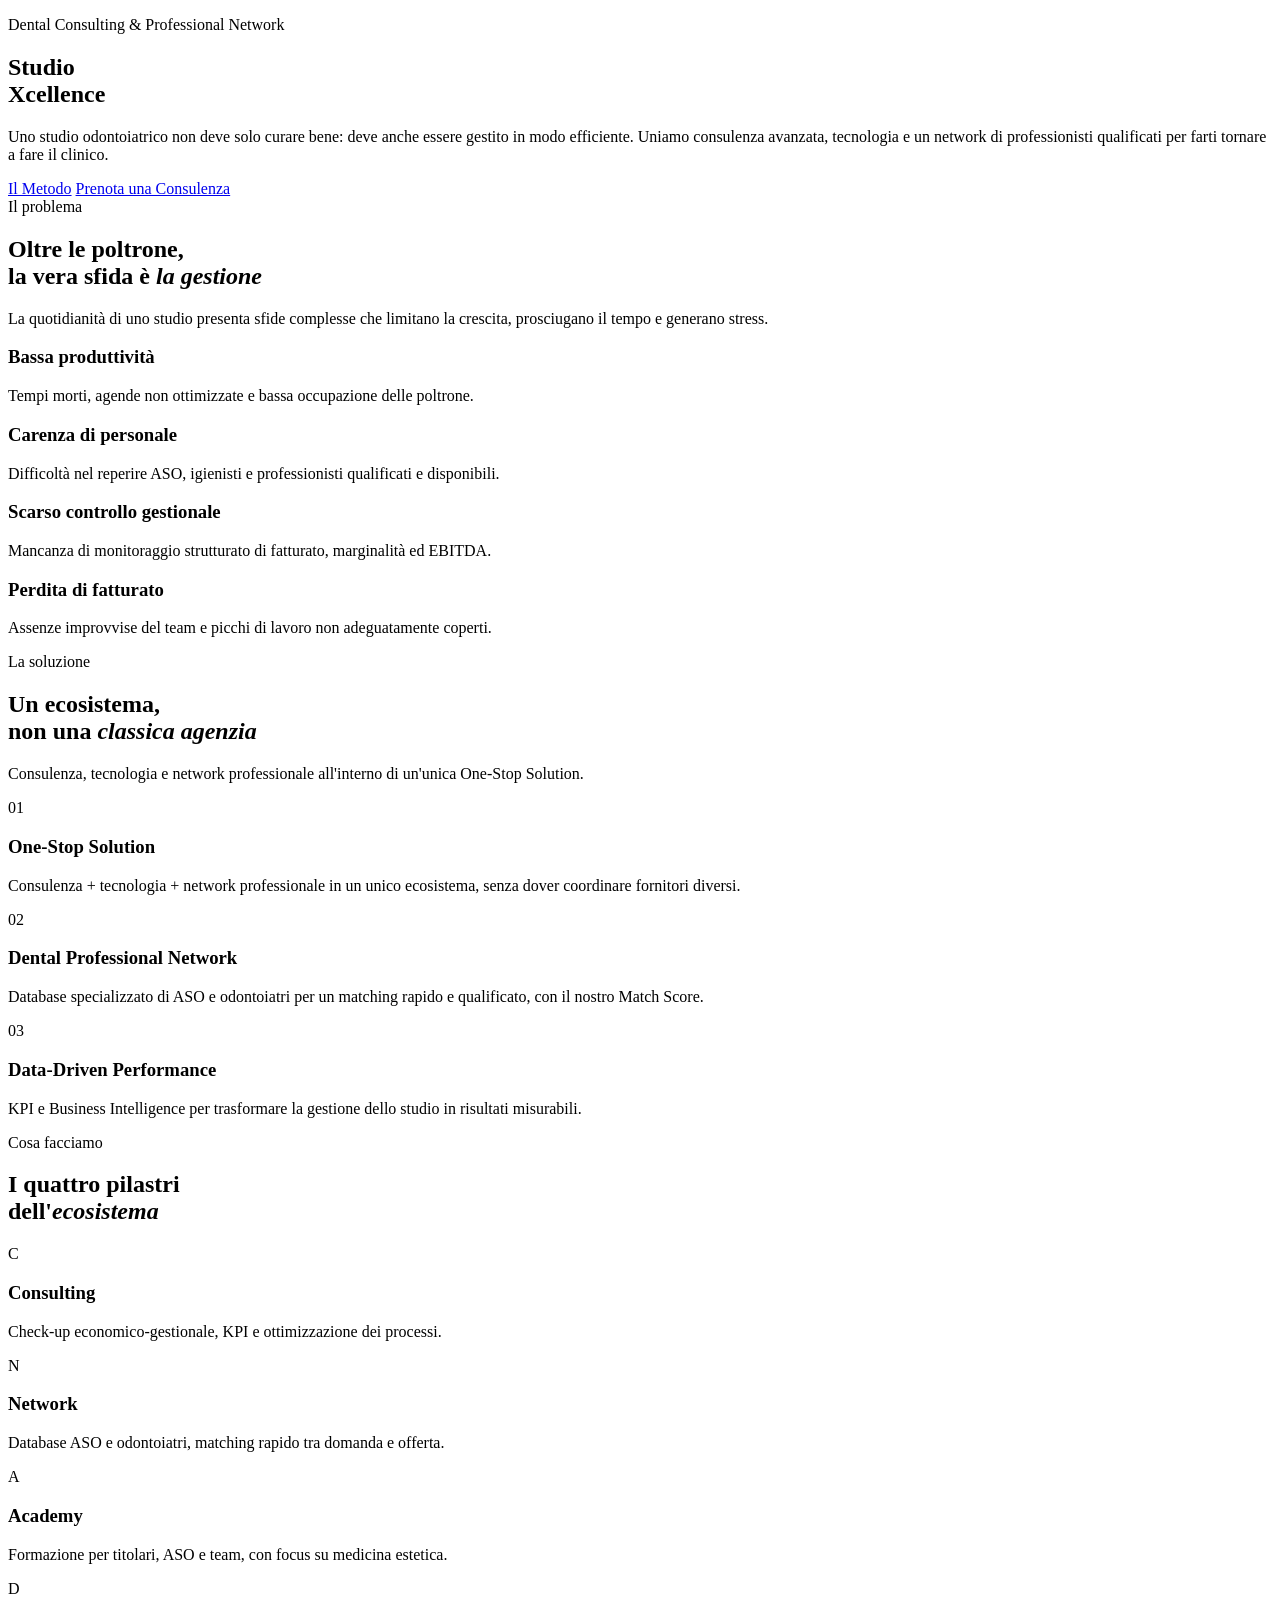
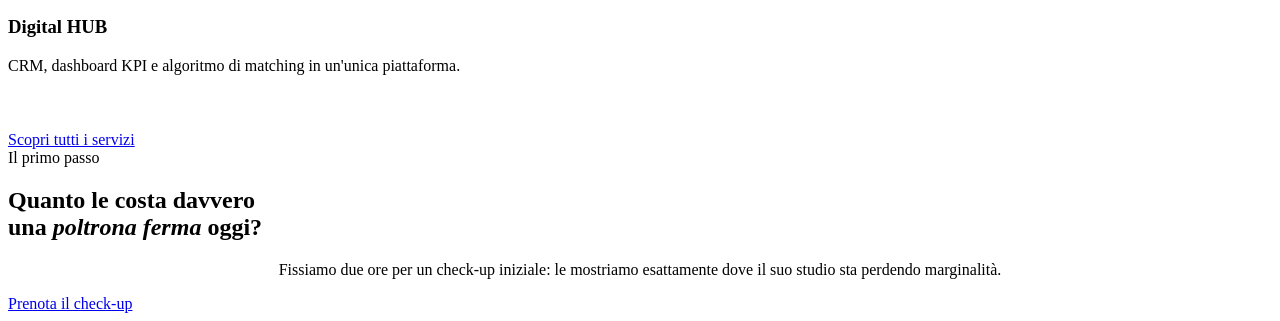
==== index.html @ 8a6b2408 "Add files via upload" ====
<!DOCTYPE html>
<html lang="it">
<head>
  <meta charset="UTF-8">
  <meta name="viewport" content="width=device-width, initial-scale=1.0">
  <title>Studio Xcellence — Dental Consulting & Professional Network</title>
  <meta name="description" content="Consulenza gestionale, network professionale e formazione per studi odontoiatrici. Studio Xcellence trasforma la gestione della tua clinica.">
  <link rel="icon" type="image/svg+xml" href="assets/images/logo.svg">
  <link rel="stylesheet" href="assets/css/style.css">
</head>
<body data-page="home">
  <div class="grain"></div>

  <div data-include="partials/header.html"></div>

  <main>

    <!-- HERO -->
    <section class="hero">
      <div class="container hero-inner">
        <p class="hero-kicker">Dental Consulting &amp; Professional Network</p>
        <h1>Studio<br><span>Xcellence</span></h1>
        <p class="hero-desc">Uno studio odontoiatrico non deve solo curare bene: deve anche essere gestito in modo efficiente. Uniamo consulenza avanzata, tecnologia e un network di professionisti qualificati per farti tornare a fare il clinico.</p>
        <div class="hero-actions">
          <a href="metodo.html" class="btn btn-primary" data-transition-link>Il Metodo</a>
          <a href="contatti.html" class="btn btn-outline" data-transition-link>Prenota una Consulenza</a>
        </div>
      </div>
    </section>

    <!-- IL PROBLEMA -->
    <section class="pad-section on-light">
      <div class="container">
        <span class="eyebrow">Il problema</span>
        <h2 class="section-title">Oltre le poltrone,<br>la vera sfida è <em>la gestione</em></h2>
        <p class="section-lead">La quotidianità di uno studio presenta sfide complesse che limitano la crescita, prosciugano il tempo e generano stress.</p>

        <div class="grid grid-4 reveal">
          <div class="problem-card">
            <h3>Bassa produttività</h3>
            <p>Tempi morti, agende non ottimizzate e bassa occupazione delle poltrone.</p>
          </div>
          <div class="problem-card">
            <h3>Carenza di personale</h3>
            <p>Difficoltà nel reperire ASO, igienisti e professionisti qualificati e disponibili.</p>
          </div>
          <div class="problem-card">
            <h3>Scarso controllo gestionale</h3>
            <p>Mancanza di monitoraggio strutturato di fatturato, marginalità ed EBITDA.</p>
          </div>
          <div class="problem-card">
            <h3>Perdita di fatturato</h3>
            <p>Assenze improvvise del team e picchi di lavoro non adeguatamente coperti.</p>
          </div>
        </div>
      </div>
    </section>

    <!-- LA SOLUZIONE / VANTAGGIO COMPETITIVO -->
    <section class="pad-section">
      <div class="container">
        <span class="eyebrow">La soluzione</span>
        <h2 class="section-title">Un ecosistema,<br>non una <em>classica agenzia</em></h2>
        <p class="section-lead">Consulenza, tecnologia e network professionale all'interno di un'unica One-Stop Solution.</p>

        <div class="grid grid-3 reveal">
          <div class="card">
            <div class="card-icon">01</div>
            <h3>One-Stop Solution</h3>
            <p>Consulenza + tecnologia + network professionale in un unico ecosistema, senza dover coordinare fornitori diversi.</p>
          </div>
          <div class="card">
            <div class="card-icon">02</div>
            <h3>Dental Professional Network</h3>
            <p>Database specializzato di ASO e odontoiatri per un matching rapido e qualificato, con il nostro Match Score.</p>
          </div>
          <div class="card">
            <div class="card-icon">03</div>
            <h3>Data-Driven Performance</h3>
            <p>KPI e Business Intelligence per trasformare la gestione dello studio in risultati misurabili.</p>
          </div>
        </div>
      </div>
    </section>

    <!-- PREVIEW SERVIZI -->
    <section class="pad-section on-light">
      <div class="container">
        <span class="eyebrow">Cosa facciamo</span>
        <h2 class="section-title">I quattro pilastri<br>dell'<em>ecosistema</em></h2>

        <div class="grid grid-4 reveal">
          <div class="card">
            <div class="card-icon">C</div>
            <h3>Consulting</h3>
            <p>Check-up economico-gestionale, KPI e ottimizzazione dei processi.</p>
          </div>
          <div class="card">
            <div class="card-icon">N</div>
            <h3>Network</h3>
            <p>Database ASO e odontoiatri, matching rapido tra domanda e offerta.</p>
          </div>
          <div class="card">
            <div class="card-icon">A</div>
            <h3>Academy</h3>
            <p>Formazione per titolari, ASO e team, con focus su medicina estetica.</p>
          </div>
          <div class="card">
            <div class="card-icon">D</div>
            <h3>Digital HUB</h3>
            <p>CRM, dashboard KPI e algoritmo di matching in un'unica piattaforma.</p>
          </div>
        </div>

        <div class="text-center" style="margin-top: 56px;">
          <a href="servizi.html" class="btn btn-dark" data-transition-link>Scopri tutti i servizi</a>
        </div>
      </div>
    </section>

    <!-- CTA BANNER -->
    <section class="pad-section-sm">
      <div class="container text-center reveal">
        <span class="eyebrow mx-auto" style="justify-content:center;">Il primo passo</span>
        <h2 class="section-title">Quanto le costa davvero<br>una <em>poltrona ferma</em> oggi?</h2>
        <p class="section-lead mx-auto" style="text-align:center;">Fissiamo due ore per un check-up iniziale: le mostriamo esattamente dove il suo studio sta perdendo marginalità.</p>
        <a href="contatti.html" class="btn btn-primary" data-transition-link>Prenota il check-up</a>
      </div>
    </section>

  </main>

  <div data-include="partials/footer.html"></div>

  <script src="assets/js/main.js"></script>
</body>
</html>
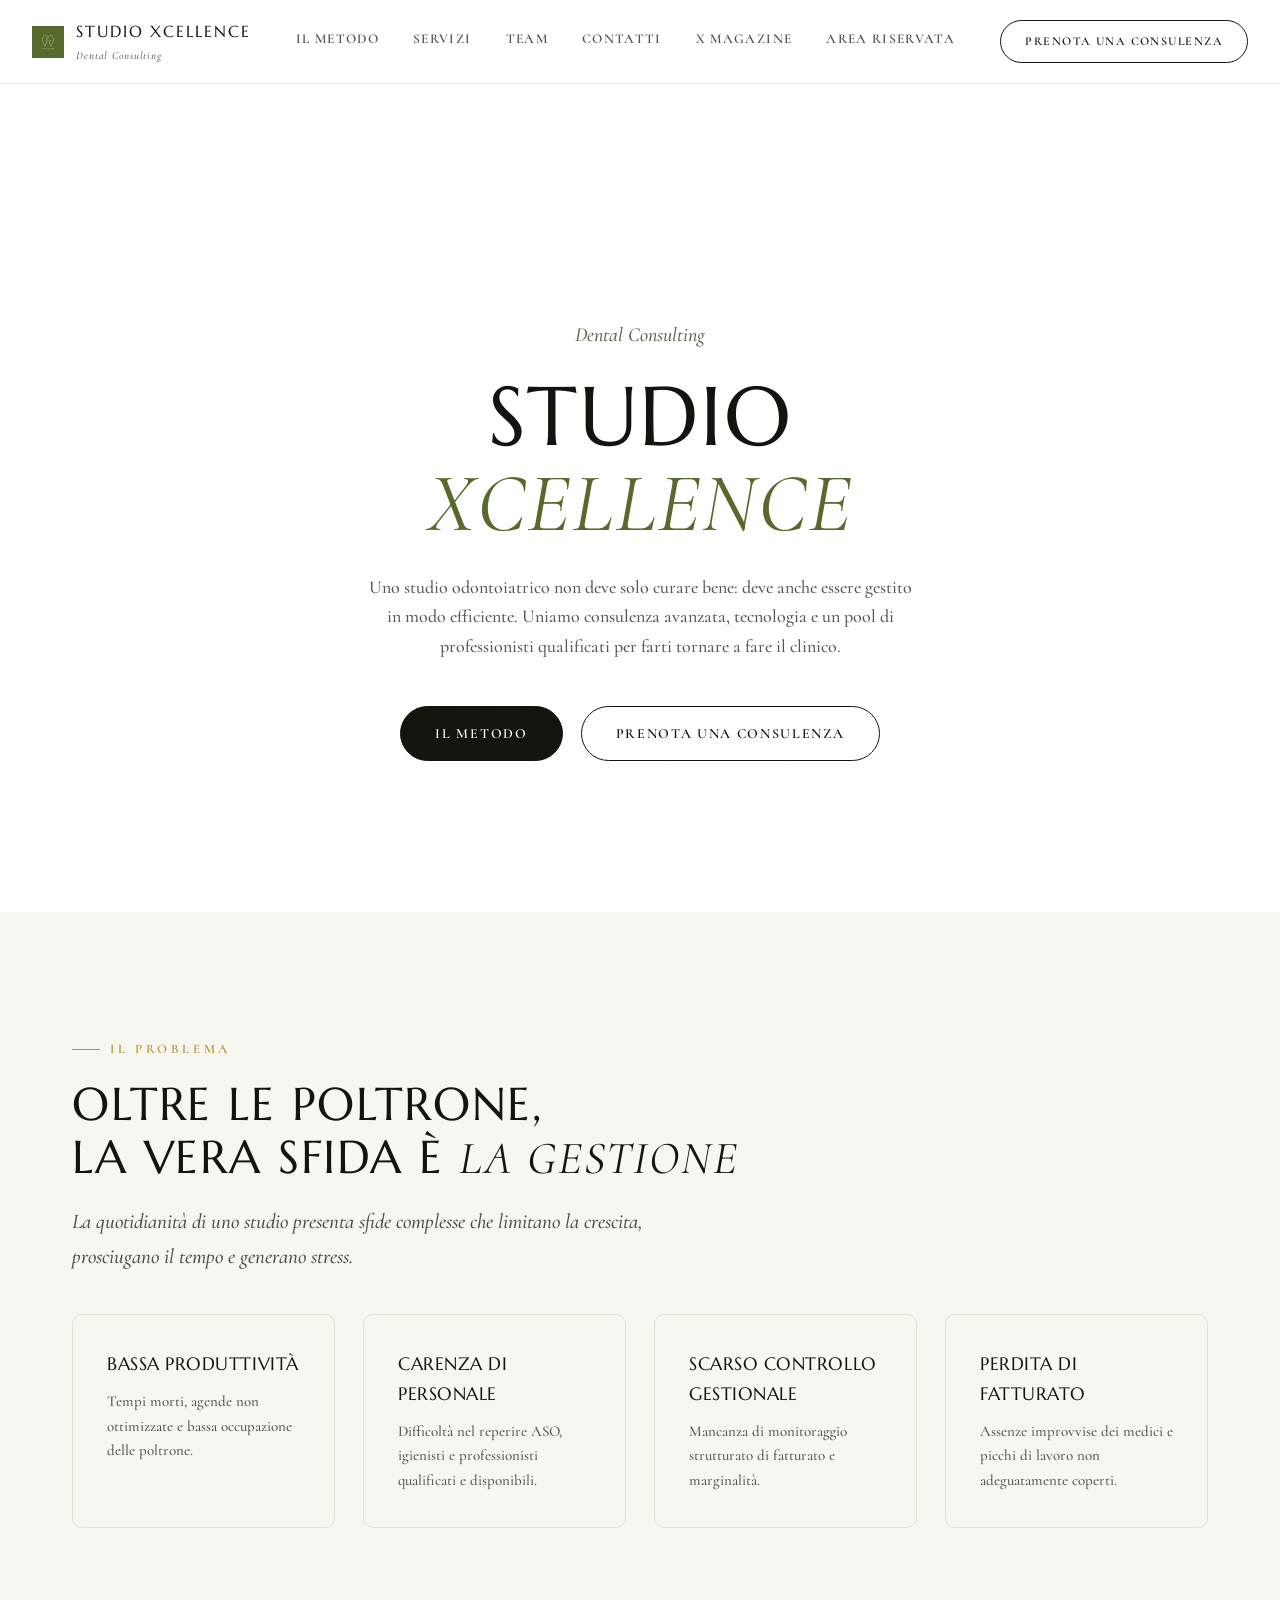
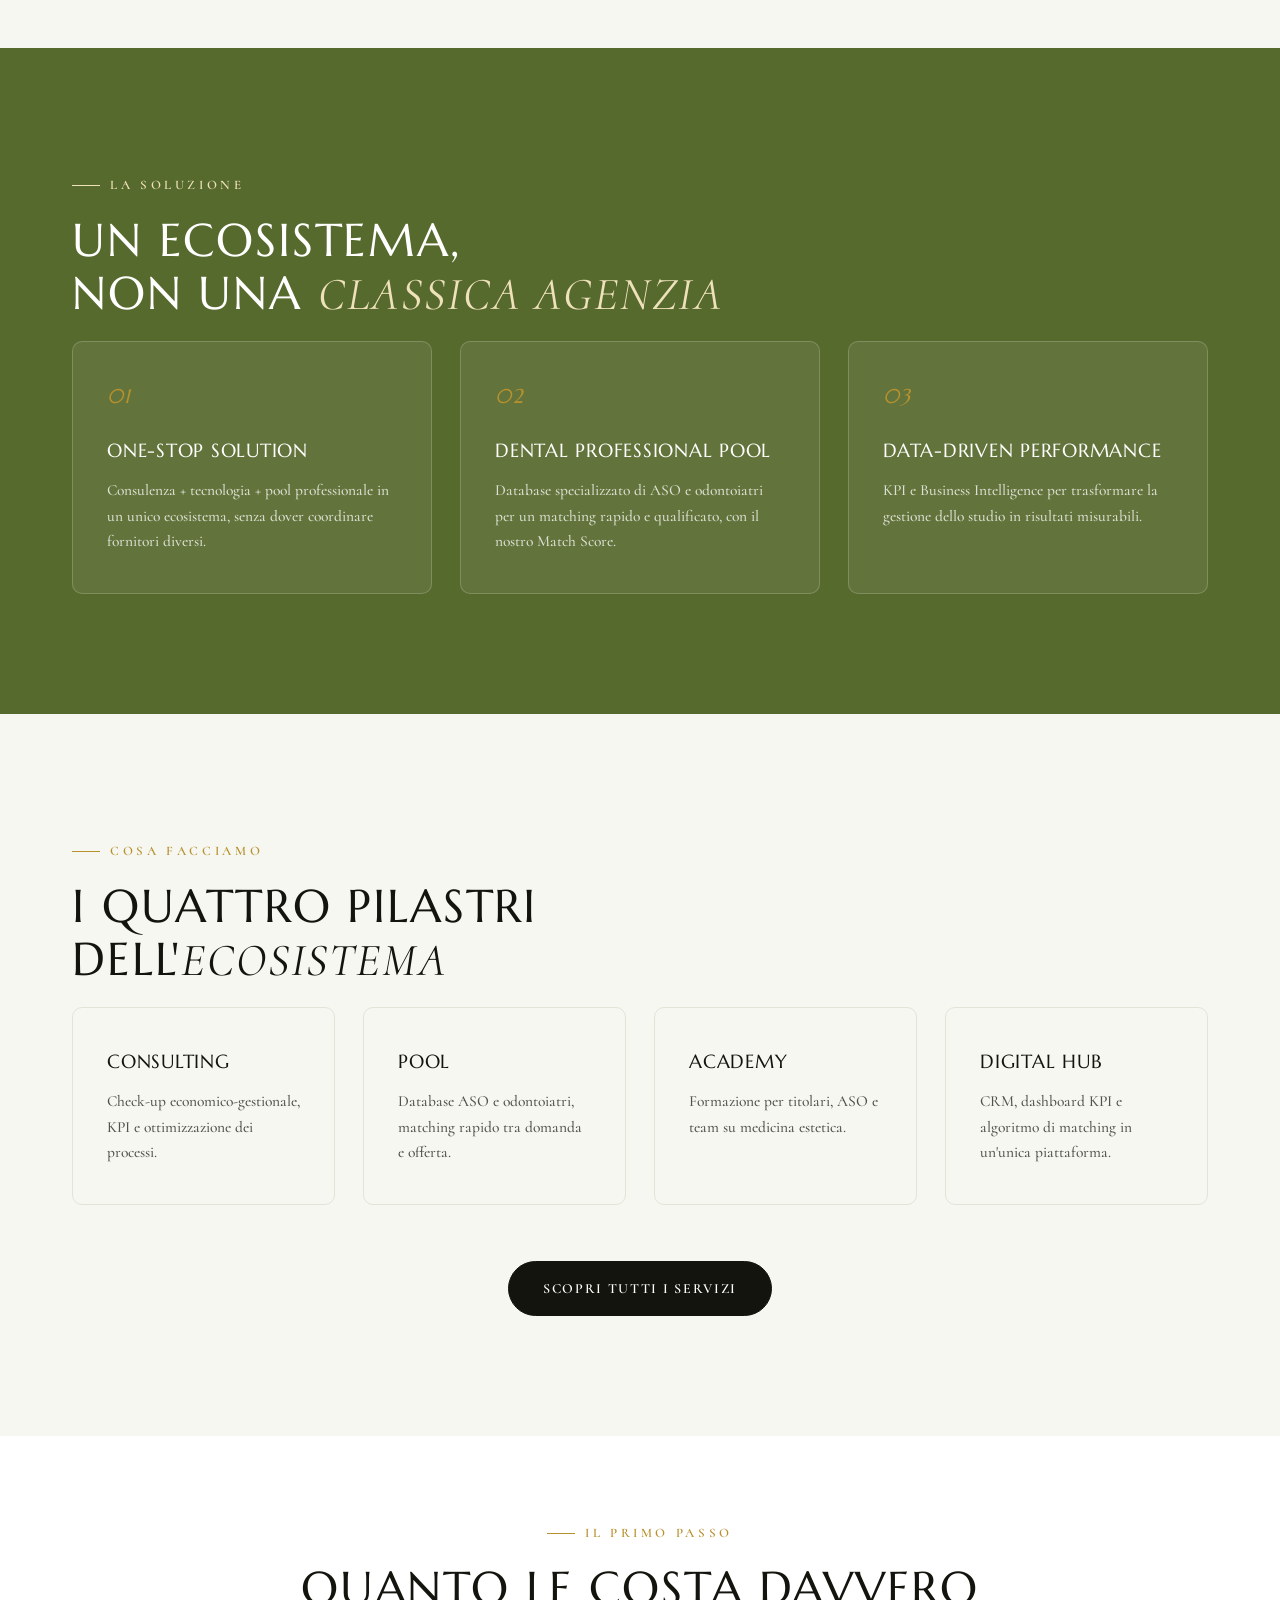
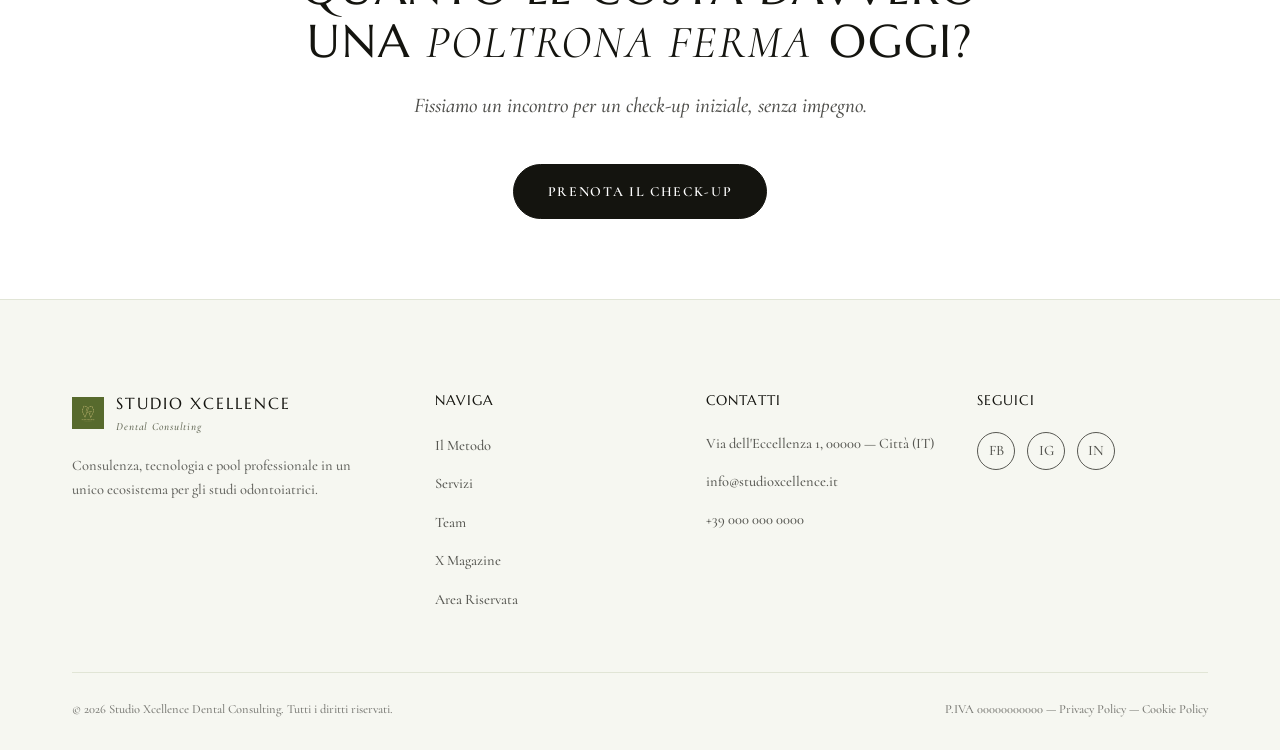
==== commit cbfa5e82: "Aggiunge Area Riservata (prototipo Xscore), logo reale e nuova palette verde/oro - Nuove pagine Area" ====
--- a/index.html
+++ b/index.html
@@ -3,9 +3,9 @@
 <head>
   <meta charset="UTF-8">
   <meta name="viewport" content="width=device-width, initial-scale=1.0">
-  <title>Studio Xcellence — Dental Consulting & Professional Network</title>
-  <meta name="description" content="Consulenza gestionale, network professionale e formazione per studi odontoiatrici. Studio Xcellence trasforma la gestione della tua clinica.">
-  <link rel="icon" type="image/svg+xml" href="assets/images/logo.svg">
+  <title>Studio Xcellence — Dental Consulting</title>
+  <meta name="description" content="Consulenza gestionale, pool professionale e formazione per studi odontoiatrici. Studio Xcellence trasforma la gestione della tua clinica.">
+  <link rel="icon" type="image/webp" href="assets/images/logo.webp">
   <link rel="stylesheet" href="assets/css/style.css">
 </head>
 <body data-page="home">
@@ -18,9 +18,9 @@
     <!-- HERO -->
     <section class="hero">
       <div class="container hero-inner">
-        <p class="hero-kicker">Dental Consulting &amp; Professional Network</p>
+        <p class="hero-kicker">Dental Consulting</p>
         <h1>Studio<br><span>Xcellence</span></h1>
-        <p class="hero-desc">Uno studio odontoiatrico non deve solo curare bene: deve anche essere gestito in modo efficiente. Uniamo consulenza avanzata, tecnologia e un network di professionisti qualificati per farti tornare a fare il clinico.</p>
+        <p class="hero-desc">Uno studio odontoiatrico non deve solo curare bene: deve anche essere gestito in modo efficiente. Uniamo consulenza avanzata, tecnologia e un pool di professionisti qualificati per farti tornare a fare il clinico.</p>
         <div class="hero-actions">
           <a href="metodo.html" class="btn btn-primary" data-transition-link>Il Metodo</a>
           <a href="contatti.html" class="btn btn-outline" data-transition-link>Prenota una Consulenza</a>
@@ -46,32 +46,31 @@
           </div>
           <div class="problem-card">
             <h3>Scarso controllo gestionale</h3>
-            <p>Mancanza di monitoraggio strutturato di fatturato, marginalità ed EBITDA.</p>
+            <p>Mancanza di monitoraggio strutturato di fatturato e marginalità.</p>
           </div>
           <div class="problem-card">
             <h3>Perdita di fatturato</h3>
-            <p>Assenze improvvise del team e picchi di lavoro non adeguatamente coperti.</p>
+            <p>Assenze improvvise dei medici e picchi di lavoro non adeguatamente coperti.</p>
           </div>
         </div>
       </div>
     </section>
 
     <!-- LA SOLUZIONE / VANTAGGIO COMPETITIVO -->
-    <section class="pad-section">
+    <section class="pad-section band-green">
       <div class="container">
         <span class="eyebrow">La soluzione</span>
         <h2 class="section-title">Un ecosistema,<br>non una <em>classica agenzia</em></h2>
-        <p class="section-lead">Consulenza, tecnologia e network professionale all'interno di un'unica One-Stop Solution.</p>
 
         <div class="grid grid-3 reveal">
           <div class="card">
             <div class="card-icon">01</div>
             <h3>One-Stop Solution</h3>
-            <p>Consulenza + tecnologia + network professionale in un unico ecosistema, senza dover coordinare fornitori diversi.</p>
+            <p>Consulenza + tecnologia + pool professionale in un unico ecosistema, senza dover coordinare fornitori diversi.</p>
           </div>
           <div class="card">
             <div class="card-icon">02</div>
-            <h3>Dental Professional Network</h3>
+            <h3>Dental Professional Pool</h3>
             <p>Database specializzato di ASO e odontoiatri per un matching rapido e qualificato, con il nostro Match Score.</p>
           </div>
           <div class="card">
@@ -91,22 +90,18 @@
 
         <div class="grid grid-4 reveal">
           <div class="card">
-            <div class="card-icon">C</div>
             <h3>Consulting</h3>
             <p>Check-up economico-gestionale, KPI e ottimizzazione dei processi.</p>
           </div>
           <div class="card">
-            <div class="card-icon">N</div>
-            <h3>Network</h3>
+            <h3>Pool</h3>
             <p>Database ASO e odontoiatri, matching rapido tra domanda e offerta.</p>
           </div>
           <div class="card">
-            <div class="card-icon">A</div>
             <h3>Academy</h3>
-            <p>Formazione per titolari, ASO e team, con focus su medicina estetica.</p>
+            <p>Formazione per titolari, ASO e team su medicina estetica.</p>
           </div>
           <div class="card">
-            <div class="card-icon">D</div>
             <h3>Digital HUB</h3>
             <p>CRM, dashboard KPI e algoritmo di matching in un'unica piattaforma.</p>
           </div>
@@ -123,7 +118,7 @@
       <div class="container text-center reveal">
         <span class="eyebrow mx-auto" style="justify-content:center;">Il primo passo</span>
         <h2 class="section-title">Quanto le costa davvero<br>una <em>poltrona ferma</em> oggi?</h2>
-        <p class="section-lead mx-auto" style="text-align:center;">Fissiamo due ore per un check-up iniziale: le mostriamo esattamente dove il suo studio sta perdendo marginalità.</p>
+        <p class="section-lead mx-auto" style="text-align:center;">Fissiamo un incontro per un check-up iniziale, senza impegno.</p>
         <a href="contatti.html" class="btn btn-primary" data-transition-link>Prenota il check-up</a>
       </div>
     </section>
--- a/assets/css/style.css
+++ b/assets/css/style.css
@@ -0,0 +1,1038 @@
+/* ==========================================================================
+   STUDIO XCELLENCE — stylesheet unico
+   Come è organizzato questo file (cerca i titoli in MAIUSCOLO):
+   1. FONT
+   2. VARIABILI (colori, spaziature) -> modifica qui per cambiare tutta la palette
+   3. RESET & BASE
+   4. UTILITY (bottoni, badge, testo)
+   5. HEADER / NAV
+   6. HERO
+   7. SEZIONI GENERICHE (titoli, card grid)
+   8. TEAM
+   9. METODO (timeline + tabella comparativa)
+   10. CONTATTI (form)
+   11. X MAGAZINE (testimonianze, articoli, FAQ)
+   12. FOOTER
+   13. TRANSIZIONE PAGINA
+   14. RESPONSIVE
+   ========================================================================== */
+
+/* 1. FONT --------------------------------------------------------------- */
+@import url('https://fonts.googleapis.com/css2?family=Marcellus&family=Cormorant:ital,wght@0,400;0,500;0,600;1,400;1,500&display=swap');
+
+/* 2. VARIABILI ------------------------------------------------------------
+   Palette "verde & oro" — dal brief originale del cliente (opzione 2) e
+   dai colori reali del logo (verde #576A2D, crema #F7DE95, campionati
+   direttamente dal file assets/images/logo.webp). Bianco netto di fondo,
+   nero vero per il testo, verde come colore protagonista (fascia piena
+   nella sezione "La soluzione"), oro come accento. Variante C scelta
+   dall'utente su 3 anteprime — vedi https://claude.ai/artifact/WJuPgYD2PzC4GzhGVdVqMY
+   Cambia questi valori per aggiornare i colori in tutto il sito.        */
+:root {
+  --bg:        #FFFFFF;   /* bianco netto, sfondo di ogni pagina */
+  --surface:   #F6F7F1;   /* bianco-salvia leggero, per card/pannelli/bande chiare */
+  --ink:       #14140F;   /* nero vero, testo principale e fondo scuro (transizione pagina) */
+  --ink-soft:  #5E6350;   /* salvia scuro, testo secondario/etichette/numeri */
+  --line:      #E1E5D6;   /* linea sottile, bordi e separatori */
+
+  --green:      #576A2D;  /* verde brand, identico al logo */
+  --green-deep: #3D4A1F;  /* verde brand più scuro, per hover */
+  --gold:       #B8912F;  /* oro, colore d'accento (opzione 2 del brief) */
+  --gold-soft:  #EFE2BB;  /* oro chiaro, per testo su fondo verde */
+
+  --radius-sm: 4px;
+  --radius-md: 10px;
+  --radius-lg: 18px;
+
+  --shadow-soft: 0 16px 40px rgba(20, 20, 15, 0.08);
+
+  --ease: cubic-bezier(0.65, 0, 0.35, 1);
+
+  --header-h: 84px;
+  --container: 1200px;
+
+  --font-display: 'Marcellus', Georgia, serif;
+  --font-serif: 'Cormorant', Georgia, serif;
+  --font-body: 'Cormorant', Georgia, serif;
+}
+
+/* 3. RESET & BASE --------------------------------------------------------- */
+* { box-sizing: border-box; margin: 0; padding: 0; }
+
+html { scroll-behavior: smooth; }
+
+body {
+  background: var(--bg);
+  color: var(--ink);
+  font-family: var(--font-body);
+  font-weight: 500;
+  line-height: 1.65;
+  overflow-x: hidden;
+  -webkit-font-smoothing: antialiased;
+}
+
+img { max-width: 100%; display: block; }
+
+a { color: inherit; text-decoration: none; }
+
+ul { list-style: none; }
+
+button { font-family: inherit; cursor: pointer; border: none; background: none; color: inherit; }
+
+.container {
+  width: 100%;
+  max-width: var(--container);
+  margin: 0 auto;
+  padding: 0 32px;
+}
+
+main { padding-top: var(--header-h); }
+
+section { position: relative; }
+
+/* texture leggera di sfondo, per non far sembrare l'avorio piatto */
+.grain {
+  position: fixed;
+  inset: 0;
+  pointer-events: none;
+  z-index: 1;
+  opacity: 0.025;
+  background-image: url("data:image/svg+xml,%3Csvg xmlns='http://www.w3.org/2000/svg' width='120' height='120'%3E%3Cfilter id='n'%3E%3CfeTurbulence type='fractalNoise' baseFrequency='0.9' numOctaves='2' stitchTiles='stitch'/%3E%3C/filter%3E%3Crect width='100%25' height='100%25' filter='url(%23n)'/%3E%3C/svg%3E");
+  mix-blend-mode: multiply;
+}
+
+/* 4. UTILITY --------------------------------------------------------------*/
+.eyebrow {
+  display: inline-flex;
+  align-items: center;
+  gap: 10px;
+  font-family: var(--font-body);
+  font-weight: 600;
+  font-size: 13px;
+  letter-spacing: 0.28em;
+  text-transform: uppercase;
+  color: var(--gold);
+  margin-bottom: 18px;
+}
+.eyebrow::before {
+  content: '';
+  width: 28px;
+  height: 1px;
+  background: var(--gold);
+}
+
+.section-title {
+  font-family: var(--font-display);
+  font-weight: 400;
+  text-transform: uppercase;
+  letter-spacing: 0.04em;
+  font-size: clamp(30px, 4vw, 46px);
+  line-height: 1.15;
+  color: var(--ink);
+  margin-bottom: 20px;
+}
+.section-title em {
+  font-style: italic;
+  font-family: var(--font-serif);
+  color: var(--ink);
+}
+
+.section-lead {
+  font-family: var(--font-serif);
+  font-style: italic;
+  font-weight: 500;
+  font-size: clamp(17px, 2vw, 21px);
+  color: var(--ink);
+  opacity: 0.75;
+  max-width: 640px;
+  margin-bottom: 40px;
+}
+
+.btn {
+  display: inline-flex;
+  align-items: center;
+  justify-content: center;
+  gap: 10px;
+  padding: 15px 34px;
+  border-radius: 999px;
+  font-family: var(--font-body);
+  font-size: 14px;
+  font-weight: 600;
+  letter-spacing: 0.12em;
+  text-transform: uppercase;
+  transition: transform 0.35s var(--ease), box-shadow 0.35s var(--ease), background 0.35s var(--ease), color .35s var(--ease), border-color .35s var(--ease);
+  white-space: nowrap;
+}
+.btn-primary {
+  background: var(--ink);
+  color: var(--bg);
+  border: 1px solid var(--ink);
+}
+.btn-primary:hover { transform: translateY(-2px); box-shadow: var(--shadow-soft); background: transparent; color: var(--ink); }
+.btn-outline {
+  border: 1px solid var(--ink);
+  color: var(--ink);
+}
+.btn-outline:hover { background: var(--ink); color: var(--bg); transform: translateY(-2px); }
+.btn-dark {
+  background: var(--ink);
+  color: var(--bg);
+  border: 1px solid var(--ink);
+}
+.btn-dark:hover { background: transparent; color: var(--ink); transform: translateY(-2px); }
+
+.pad-section { padding: 120px 0; }
+.pad-section-sm { padding: 80px 0; }
+
+/* banda leggermente più profonda dell'avorio di fondo, per dare respiro tra sezioni */
+.on-light {
+  background: var(--surface);
+}
+
+.text-center { text-align: center; }
+.mx-auto { margin-left: auto; margin-right: auto; }
+
+.reveal {
+  opacity: 0;
+  transform: translateY(28px);
+  transition: opacity 0.8s var(--ease), transform 0.8s var(--ease);
+}
+.reveal.is-visible { opacity: 1; transform: translateY(0); }
+
+/* 5. HEADER / NAV --------------------------------------------------------- */
+.site-header {
+  position: fixed;
+  top: 0; left: 0; right: 0;
+  z-index: 100;
+  height: var(--header-h);
+  display: flex;
+  align-items: center;
+  background: rgba(255, 255, 255, 0.72);
+  backdrop-filter: blur(14px) saturate(120%);
+  -webkit-backdrop-filter: blur(14px) saturate(120%);
+  border-bottom: 1px solid rgba(20, 20, 15, 0.08);
+  transition: background 0.4s var(--ease), border-color 0.4s var(--ease), box-shadow 0.4s var(--ease);
+}
+.site-header.is-scrolled {
+  background: rgba(255, 255, 255, 0.92);
+  border-color: var(--line);
+  box-shadow: 0 8px 24px rgba(20, 20, 15, 0.06);
+}
+
+.nav-glass {
+  width: 100%;
+  max-width: 1320px;
+  margin: 0 auto;
+  display: flex;
+  align-items: center;
+  justify-content: space-between;
+  padding: 0 32px;
+}
+
+.brand {
+  display: flex;
+  align-items: center;
+  gap: 12px;
+  font-family: var(--font-display);
+  font-size: 16px;
+  letter-spacing: 0.12em;
+  text-transform: uppercase;
+  color: var(--ink);
+}
+.brand img { height: 32px; width: auto; }
+.brand .brand-sub {
+  display: block;
+  font-family: var(--font-serif);
+  font-style: italic;
+  font-size: 11px;
+  letter-spacing: 0.08em;
+  color: var(--ink-soft);
+  text-transform: none;
+  margin-top: 2px;
+}
+
+.nav-links {
+  display: flex;
+  align-items: center;
+  gap: 34px;
+}
+.nav-links a {
+  font-family: var(--font-body);
+  font-weight: 600;
+  font-size: 13.5px;
+  letter-spacing: 0.1em;
+  text-transform: uppercase;
+  color: var(--ink);
+  opacity: 0.75;
+  position: relative;
+  padding-bottom: 4px;
+  transition: opacity 0.3s;
+}
+.nav-links a::after {
+  content: '';
+  position: absolute;
+  left: 0; bottom: 0;
+  width: 0; height: 1px;
+  background: var(--gold);
+  transition: width 0.35s var(--ease);
+}
+.nav-links a:hover { opacity: 1; }
+.nav-links a:hover::after,
+.nav-links a.active::after { width: 100%; }
+.nav-links a.active { opacity: 1; }
+
+.nav-cta { display: flex; align-items: center; gap: 18px; }
+.nav-cta .btn { padding: 11px 24px; font-size: 12px; }
+.nav-cta .btn-outline { border-color: var(--ink); color: var(--ink); }
+.nav-cta .btn-outline:hover { background: var(--ink); color: var(--bg); }
+
+.nav-toggle {
+  display: none;
+  flex-direction: column;
+  gap: 5px;
+  padding: 6px;
+}
+.nav-toggle span { width: 22px; height: 1.5px; background: var(--ink); border-radius: 2px; transition: transform .3s, opacity .3s; }
+
+/* 6. HERO ------------------------------------------------------------------*/
+.hero {
+  min-height: 92vh;
+  display: flex;
+  align-items: center;
+  padding-top: var(--header-h);
+  position: relative;
+  overflow: hidden;
+}
+.hero-inner {
+  position: relative;
+  z-index: 2;
+  display: flex;
+  flex-direction: column;
+  align-items: center;
+  text-align: center;
+  max-width: 760px;
+  margin: 0 auto;
+  width: 100%;
+}
+.hero-kicker {
+  font-family: var(--font-serif);
+  font-style: italic;
+  font-weight: 500;
+  font-size: 20px;
+  color: var(--ink-soft);
+  margin-bottom: 22px;
+}
+.hero h1 {
+  font-family: var(--font-display);
+  font-weight: 400;
+  text-transform: uppercase;
+  font-size: clamp(46px, 6.5vw, 84px);
+  line-height: 1.02;
+  letter-spacing: 0.02em;
+  color: var(--ink);
+}
+.hero h1 span { font-style: italic; font-family: var(--font-serif); color: var(--green); }
+.hero-desc {
+  margin-top: 26px;
+  max-width: 560px;
+  font-size: 18px;
+  color: var(--ink);
+  opacity: 0.72;
+}
+.hero-actions {
+  margin-top: 44px;
+  display: flex;
+  justify-content: center;
+  gap: 18px;
+  flex-wrap: wrap;
+}
+.hero-visual {
+  position: relative;
+  border-radius: var(--radius-lg);
+  overflow: hidden;
+  aspect-ratio: 4/5;
+  border: 1px solid var(--line);
+  box-shadow: var(--shadow-soft);
+}
+.hero-visual img { width: 100%; height: 100%; object-fit: cover; }
+.hero-badge {
+  position: absolute;
+  left: 24px; bottom: 24px;
+  z-index: 2;
+  background: rgba(255, 255, 255,0.85);
+  backdrop-filter: blur(10px);
+  border: 1px solid rgba(255, 255, 255,0.6);
+  border-radius: var(--radius-md);
+  padding: 16px 20px;
+  max-width: 220px;
+  color: var(--ink);
+}
+.hero-badge strong { display: block; font-family: var(--font-display); font-size: 26px; font-weight: 400; color: var(--ink); }
+.hero-badge span { font-size: 12px; opacity: 0.7; }
+
+/* page hero (pagine interne, più basso della hero home) ------------------ */
+.page-hero {
+  padding: 80px 0 70px;
+  position: relative;
+}
+.page-hero h1 {
+  font-family: var(--font-display);
+  text-transform: uppercase;
+  font-weight: 400;
+  font-size: clamp(36px, 5vw, 60px);
+  line-height: 1.08;
+  color: var(--ink);
+}
+.page-hero h1 em { font-style: italic; font-family: var(--font-serif); }
+.breadcrumb {
+  font-family: var(--font-body);
+  font-weight: 600;
+  font-size: 12px;
+  letter-spacing: 0.2em;
+  text-transform: uppercase;
+  color: var(--ink-soft);
+  margin-bottom: 18px;
+}
+
+/* 7. SEZIONI / CARD GRID ---------------------------------------------------*/
+.grid {
+  display: grid;
+  gap: 28px;
+}
+.grid-2 { grid-template-columns: repeat(2, 1fr); }
+.grid-3 { grid-template-columns: repeat(3, 1fr); }
+.grid-4 { grid-template-columns: repeat(4, 1fr); }
+
+.card {
+  background: var(--surface);
+  border: 1px solid var(--line);
+  border-radius: var(--radius-md);
+  padding: 38px 34px;
+  transition: transform 0.4s var(--ease), border-color 0.4s var(--ease), box-shadow 0.4s var(--ease);
+}
+.card:hover {
+  transform: translateY(-6px);
+  border-color: var(--ink-soft);
+  box-shadow: var(--shadow-soft);
+}
+.card-icon {
+  font-family: var(--font-display);
+  font-style: italic;
+  font-size: 20px;
+  color: var(--gold);
+  margin-bottom: 22px;
+  letter-spacing: 0.04em;
+}
+.card h3 {
+  font-family: var(--font-display);
+  font-weight: 400;
+  text-transform: uppercase;
+  font-size: 19px;
+  letter-spacing: 0.04em;
+  margin-bottom: 12px;
+  color: var(--ink);
+}
+.card p { font-size: 15.5px; opacity: 0.72; }
+.card ul { margin-top: 16px; display: flex; flex-direction: column; gap: 8px; }
+.card ul li {
+  font-size: 15px;
+  opacity: 0.75;
+  padding-left: 18px;
+  position: relative;
+}
+.card ul li::before {
+  content: '';
+  position: absolute; left: 0; top: 10px;
+  width: 6px; height: 1px;
+  background: var(--ink-soft);
+}
+
+/* lista puntata riutilizzabile fuori dalle card (stesso stile a trattino) */
+.dash-list { display: flex; flex-direction: column; gap: 14px; }
+.dash-list li {
+  padding-left: 18px;
+  position: relative;
+  font-size: 15.5px;
+  opacity: 0.75;
+}
+.dash-list li::before {
+  content: '';
+  position: absolute; left: 0; top: 10px;
+  width: 6px; height: 1px;
+  background: var(--ink-soft);
+}
+
+/* nuvola di tag (es. specializzazioni professionali) */
+.tag-group { margin-bottom: 40px; }
+.tag-group:last-child { margin-bottom: 0; }
+.tag-group h3 {
+  font-family: var(--font-display);
+  font-weight: 400;
+  text-transform: uppercase;
+  font-size: 21px;
+  letter-spacing: 0.03em;
+  color: var(--ink);
+  margin-bottom: 6px;
+}
+.tag-group p {
+  font-size: 14.5px;
+  opacity: 0.65;
+  margin-bottom: 18px;
+  max-width: 560px;
+}
+.tag-cloud { display: flex; flex-wrap: wrap; gap: 10px; }
+.tag {
+  font-family: var(--font-body);
+  font-weight: 600;
+  font-size: 12.5px;
+  letter-spacing: 0.03em;
+  text-transform: uppercase;
+  padding: 9px 18px;
+  border-radius: 999px;
+  border: 1px solid var(--line);
+  color: var(--ink-soft);
+}
+
+/* card "problema": stessa veste sobria delle altre card, numerate in numeri romani */
+.problem-card {
+  padding: 34px;
+  border-radius: var(--radius-md);
+  background: var(--surface);
+  border: 1px solid var(--line);
+}
+.problem-card h3 { font-family: var(--font-display); font-weight: 400; text-transform: uppercase; font-size: 18px; letter-spacing: 0.03em; margin-bottom: 10px; color: var(--ink); }
+.problem-card p { font-size: 15px; opacity: 0.72; }
+
+/* numbered step */
+.step {
+  display: flex;
+  gap: 24px;
+  padding: 30px 0;
+  border-bottom: 1px solid var(--line);
+}
+.step:last-child { border-bottom: none; }
+.step-num {
+  font-family: var(--font-display);
+  font-style: italic;
+  font-size: 30px;
+  color: var(--ink-soft);
+  min-width: 64px;
+}
+.step h3 { font-family: var(--font-display); font-weight: 400; text-transform: uppercase; font-size: 19px; letter-spacing: 0.03em; margin-bottom: 8px; color: var(--ink); }
+.step p { opacity: 0.7; font-size: 15.5px; max-width: 620px; }
+
+/* 8. TEAM ------------------------------------------------------------------*/
+.team-grid {
+  display: grid;
+  grid-template-columns: repeat(3, 1fr);
+  gap: 32px;
+}
+.team-card {
+  perspective: 1400px;
+  height: 420px;
+}
+.team-card-inner {
+  position: relative;
+  width: 100%; height: 100%;
+  transition: transform 0.7s var(--ease);
+  transform-style: preserve-3d;
+  border-radius: var(--radius-lg);
+}
+.team-card:hover .team-card-inner,
+.team-card.is-flipped .team-card-inner { transform: rotateY(180deg); }
+
+.team-face {
+  position: absolute; inset: 0;
+  backface-visibility: hidden;
+  border-radius: var(--radius-lg);
+  overflow: hidden;
+  border: 1px solid var(--line);
+  background: var(--surface);
+  box-shadow: 0 12px 30px rgba(20, 20, 15,0.08);
+}
+.team-face.front { display: flex; flex-direction: column; }
+.team-face.front .photo { flex: 1; position: relative; overflow: hidden; }
+.team-face.front .photo img { width: 100%; height: 100%; object-fit: cover; transition: transform .6s var(--ease); }
+.team-card:hover .photo img { transform: scale(1.06); }
+.team-face.front .photo::after {
+  content: '';
+  position: absolute; inset: 0;
+  background: linear-gradient(180deg, rgba(20, 20, 15,0) 55%, rgba(20, 20, 15,0.7) 100%);
+}
+.team-face.front .info { padding: 20px 22px; position: relative; z-index: 2; margin-top: -70px; }
+.team-face.front .info h3 { font-family: var(--font-display); font-weight: 400; text-transform: uppercase; font-size: 19px; color: var(--bg); }
+.team-face.front .info span { font-size: 12px; letter-spacing: 0.1em; text-transform: uppercase; color: var(--bg); opacity: 0.75; }
+
+.team-face.back {
+  transform: rotateY(180deg);
+  padding: 34px;
+  display: flex;
+  flex-direction: column;
+  justify-content: center;
+  color: var(--ink);
+  background: var(--surface);
+}
+.team-face.back h3 { font-family: var(--font-display); font-weight: 400; text-transform: uppercase; font-size: 21px; color: var(--ink); margin-bottom: 6px; }
+.team-face.back .role { font-family: var(--font-body); font-weight: 600; font-size: 12px; letter-spacing: 0.1em; text-transform: uppercase; color: var(--ink-soft); margin-bottom: 16px; display: block; }
+.team-face.back p { font-size: 15px; opacity: 0.75; margin-bottom: 18px; }
+.team-face.back .socials { display: flex; gap: 12px; }
+.team-face.back .socials a {
+  width: 34px; height: 34px;
+  border-radius: 50%;
+  border: 1px solid var(--ink-soft);
+  display: flex; align-items: center; justify-content: center;
+  font-size: 13px;
+  transition: background .3s, color .3s, border-color .3s;
+}
+.team-face.back .socials a:hover { background: var(--ink); border-color: var(--ink); color: var(--bg); }
+
+.team-card::after {
+  content: '';
+  position: absolute; inset: -1px;
+  border-radius: var(--radius-lg);
+  box-shadow: 0 0 0 rgba(20, 20, 15,0);
+  transition: box-shadow 0.5s var(--ease);
+  pointer-events: none;
+}
+.team-card:hover::after { box-shadow: 0 18px 46px rgba(20, 20, 15,0.16); }
+
+/* 9. METODO: tabella comparativa -------------------------------------------*/
+.compare-table {
+  width: 100%;
+  border-collapse: collapse;
+  margin-top: 20px;
+  overflow: hidden;
+  border-radius: var(--radius-md);
+  background: var(--surface);
+  border: 1px solid var(--line);
+}
+.compare-table th, .compare-table td {
+  padding: 20px 24px;
+  text-align: left;
+  font-size: 15px;
+  border-bottom: 1px solid var(--line);
+  color: var(--ink);
+}
+.compare-table th {
+  font-family: var(--font-body);
+  font-weight: 600;
+  text-transform: uppercase;
+  font-size: 12.5px;
+  letter-spacing: 0.1em;
+  color: var(--ink-soft);
+}
+.compare-table td:first-child, .compare-table th:first-child { font-family: var(--font-display); font-weight: 400; text-transform: uppercase; font-size: 13.5px; letter-spacing: 0.03em; width: 22%; }
+.compare-table tbody tr:last-child td { border-bottom: none; }
+.compare-table td.win { background: var(--bg); font-weight: 600; }
+
+/* vision quote */
+.quote-block {
+  border-left: 1px solid var(--ink);
+  padding-left: 32px;
+  margin: 60px 0;
+}
+.quote-block p {
+  font-family: var(--font-serif);
+  font-style: italic;
+  font-weight: 500;
+  font-size: clamp(22px, 3vw, 32px);
+  line-height: 1.45;
+  color: var(--ink);
+}
+.quote-block span { display: block; margin-top: 18px; font-family: var(--font-body); font-weight: 600; font-size: 12px; letter-spacing: 0.16em; text-transform: uppercase; color: var(--ink-soft); }
+
+/* 10. CONTATTI --------------------------------------------------------------*/
+.contact-wrap {
+  display: grid;
+  grid-template-columns: 1fr 1fr;
+  gap: 60px;
+  align-items: start;
+}
+.contact-info-item {
+  display: flex;
+  gap: 18px;
+  padding: 22px 0;
+  border-bottom: 1px solid var(--line);
+}
+.contact-info-item .ic {
+  width: 42px; height: 42px;
+  border-radius: 50%;
+  border: 1px solid var(--ink);
+  color: var(--ink);
+  display: flex; align-items: center; justify-content: center;
+  flex-shrink: 0;
+  font-family: var(--font-display);
+  font-size: 15px;
+}
+.contact-info-item h4 { font-family: var(--font-display); font-weight: 400; text-transform: uppercase; font-size: 14.5px; letter-spacing: 0.02em; margin-bottom: 4px; }
+.contact-info-item p, .contact-info-item a { font-size: 15px; opacity: 0.72; }
+
+.social-row { display: flex; gap: 14px; margin-top: 28px; }
+.social-row a {
+  width: 42px; height: 42px;
+  border-radius: 50%;
+  border: 1px solid var(--ink);
+  color: var(--ink);
+  display: flex; align-items: center; justify-content: center;
+  transition: background .3s, color .3s;
+}
+.social-row a:hover { background: var(--ink); color: var(--bg); }
+
+.form-field { margin-bottom: 22px; }
+.form-field label {
+  display: block;
+  font-family: var(--font-body);
+  font-weight: 600;
+  font-size: 12px;
+  letter-spacing: 0.1em;
+  text-transform: uppercase;
+  margin-bottom: 8px;
+  color: var(--ink-soft);
+}
+.form-field input,
+.form-field select,
+.form-field textarea {
+  width: 100%;
+  padding: 14px 16px;
+  border-radius: var(--radius-sm);
+  border: 1px solid var(--line);
+  background: var(--bg);
+  font-family: var(--font-body);
+  font-weight: 500;
+  font-size: 16px;
+  color: var(--ink);
+  transition: border-color .3s;
+}
+.form-field input:focus,
+.form-field select:focus,
+.form-field textarea:focus { outline: none; border-color: var(--ink); }
+.form-field textarea { resize: vertical; min-height: 130px; }
+.form-note { font-size: 13px; opacity: 0.55; margin-top: 14px; }
+.form-success {
+  display: none;
+  padding: 18px 20px;
+  border-radius: var(--radius-sm);
+  background: var(--surface);
+  border: 1px solid var(--ink);
+  color: var(--ink);
+  font-size: 14.5px;
+  margin-top: 18px;
+}
+.form-success.is-visible { display: block; }
+
+/* 11. X MAGAZINE --------------------------------------------------------------*/
+.tabs {
+  display: flex;
+  gap: 8px;
+  margin-bottom: 46px;
+  flex-wrap: wrap;
+}
+.tab-btn {
+  padding: 12px 26px;
+  border-radius: 999px;
+  border: 1px solid var(--ink);
+  font-family: var(--font-body);
+  font-weight: 600;
+  font-size: 12.5px;
+  letter-spacing: 0.1em;
+  text-transform: uppercase;
+  color: var(--ink);
+  opacity: 0.65;
+  transition: all .3s var(--ease);
+}
+.tab-btn.active, .tab-btn:hover { opacity: 1; background: var(--ink); color: var(--bg); }
+
+.tab-panel { display: none; }
+.tab-panel.active { display: block; }
+
+.testimonial-card {
+  background: var(--surface);
+  border: 1px solid var(--line);
+  border-radius: var(--radius-md);
+  padding: 32px;
+}
+.testimonial-card .stars { color: var(--ink-soft); font-size: 14px; margin-bottom: 16px; letter-spacing: 3px; }
+.testimonial-card p { font-family: var(--font-serif); font-style: italic; font-weight: 500; font-size: 17.5px; line-height: 1.55; margin-bottom: 22px; color: var(--ink); }
+.testimonial-author { display: flex; align-items: center; gap: 14px; }
+.testimonial-author img { width: 44px; height: 44px; border-radius: 50%; object-fit: cover; }
+.testimonial-author strong { display: block; font-family: var(--font-display); font-weight: 400; font-size: 14px; text-transform: uppercase; color: var(--ink); }
+.testimonial-author span { font-size: 12px; opacity: 0.6; }
+
+.article-card { display: flex; flex-direction: column; }
+.article-card .thumb { border-radius: var(--radius-md); overflow: hidden; aspect-ratio: 16/10; margin-bottom: 20px; }
+.article-card .thumb img { width: 100%; height: 100%; object-fit: cover; transition: transform .5s var(--ease); }
+.article-card:hover .thumb img { transform: scale(1.05); }
+.article-card .tag { font-family: var(--font-body); font-weight: 600; font-size: 11px; letter-spacing: 0.14em; text-transform: uppercase; color: var(--ink-soft); margin-bottom: 10px; }
+.article-card h3 { font-family: var(--font-display); font-weight: 400; text-transform: uppercase; font-size: 18px; margin-bottom: 10px; color: var(--ink); }
+.article-card p { font-size: 14.5px; opacity: 0.7; }
+.article-card .read-more { margin-top: 16px; font-family: var(--font-body); font-weight: 600; font-size: 12px; letter-spacing: 0.1em; text-transform: uppercase; color: var(--ink); }
+
+.faq-item {
+  border-bottom: 1px solid var(--line);
+}
+.faq-q {
+  width: 100%;
+  display: flex;
+  align-items: center;
+  justify-content: space-between;
+  padding: 26px 0;
+  text-align: left;
+  font-family: var(--font-display);
+  font-weight: 400;
+  text-transform: uppercase;
+  font-size: 15.5px;
+  letter-spacing: 0.02em;
+  color: var(--ink);
+}
+.faq-q .plus { font-family: var(--font-display); font-size: 20px; color: var(--ink-soft); transition: transform .3s var(--ease); }
+.faq-item.open .faq-q .plus { transform: rotate(45deg); }
+.faq-a {
+  max-height: 0;
+  overflow: hidden;
+  transition: max-height 0.4s var(--ease);
+}
+/* Stato aperto "di default" (es. prima FAQ già espansa al caricamento):
+   un max-height alto basta perché il contenuto reale è più corto;
+   al primo click il JS calcola comunque il valore esatto in px. */
+.faq-item.open .faq-a { max-height: 1000px; }
+.faq-a p { padding-bottom: 26px; font-size: 15px; opacity: 0.72; max-width: 720px; }
+
+/* 12. FOOTER -----------------------------------------------------------------*/
+.site-footer {
+  background: var(--surface);
+  color: var(--ink);
+  padding: 90px 0 30px;
+  position: relative;
+  z-index: 2;
+  border-top: 1px solid var(--line);
+}
+.footer-grid {
+  display: grid;
+  grid-template-columns: 1.4fr 1fr 1fr 1fr;
+  gap: 40px;
+  padding-bottom: 60px;
+  border-bottom: 1px solid var(--line);
+}
+.footer-brand .brand { margin-bottom: 18px; }
+.footer-brand p { font-size: 14.5px; opacity: 0.65; max-width: 300px; }
+.footer-col h4 { font-family: var(--font-display); font-weight: 400; text-transform: uppercase; font-size: 13.5px; letter-spacing: 0.08em; color: var(--ink); margin-bottom: 20px; }
+.footer-col ul { display: flex; flex-direction: column; gap: 12px; }
+.footer-col a, .footer-col p { font-size: 14.5px; opacity: 0.7; }
+.footer-col a:hover { opacity: 1; }
+.footer-bottom {
+  display: flex;
+  justify-content: space-between;
+  align-items: center;
+  padding-top: 26px;
+  font-size: 12.5px;
+  opacity: 0.55;
+  flex-wrap: wrap;
+  gap: 12px;
+}
+.footer-socials { display: flex; gap: 12px; }
+.footer-socials a {
+  width: 38px; height: 38px;
+  border-radius: 50%;
+  border: 1px solid var(--ink);
+  display: flex; align-items: center; justify-content: center;
+  transition: background .3s, color .3s;
+}
+.footer-socials a:hover { background: var(--ink); color: var(--bg); }
+
+/* 13. TRANSIZIONE PAGINA ------------------------------------------------------*/
+/* L'unico momento scuro del sito: un sipario che copre lo schermo al cambio
+   pagina, per dare un piccolo "colpo d'occhio" senza intaccare la quiete
+   cromatica del resto del sito (che resta sempre avorio/monocromatico). */
+.page-transition {
+  position: fixed;
+  inset: 0;
+  z-index: 9999;
+  background: var(--ink);
+  transform: scaleY(0);
+  transform-origin: bottom;
+  pointer-events: none;
+}
+.page-transition.leaving {
+  animation: coverUp 0.6s var(--ease) forwards;
+  pointer-events: all;
+}
+.page-transition.entering {
+  transform: scaleY(1);
+  animation: coverDown 0.6s var(--ease) forwards;
+  pointer-events: all;
+}
+@keyframes coverUp { from { transform: scaleY(0); transform-origin: bottom; } to { transform: scaleY(1); transform-origin: bottom; } }
+@keyframes coverDown { from { transform: scaleY(1); transform-origin: top; } to { transform: scaleY(0); transform-origin: top; } }
+.page-transition .mark {
+  position: absolute;
+  top: 50%; left: 50%;
+  transform: translate(-50%, -50%);
+  font-family: var(--font-display);
+  font-style: italic;
+  text-transform: uppercase;
+  letter-spacing: 0.2em;
+  font-size: 14px;
+  color: var(--bg);
+  opacity: 0;
+}
+.page-transition.leaving .mark { animation: fadeMark 0.6s var(--ease) forwards; }
+@keyframes fadeMark { 0% { opacity: 0; } 50% { opacity: 1; } 100% { opacity: 0; } }
+
+body.is-loaded .page-transition { transform: scaleY(0); }
+
+/* 14. RESPONSIVE --------------------------------------------------------------*/
+@media (max-width: 980px) {
+  .hero-visual { order: -1; aspect-ratio: 16/10; }
+  .grid-4 { grid-template-columns: repeat(2, 1fr); }
+  .grid-3 { grid-template-columns: repeat(2, 1fr); }
+  .team-grid { grid-template-columns: repeat(2, 1fr); }
+  .contact-wrap { grid-template-columns: 1fr; }
+  .footer-grid { grid-template-columns: 1fr 1fr; }
+}
+
+@media (max-width: 720px) {
+  .container { padding: 0 22px; }
+  .nav-links { position: fixed; top: var(--header-h); left: 16px; right: 16px; flex-direction: column; align-items: flex-start; gap: 4px; background: rgba(255, 255, 255,0.98); backdrop-filter: blur(20px); border-radius: var(--radius-md); padding: 18px; border: 1px solid var(--line); transform: translateY(-12px); opacity: 0; pointer-events: none; transition: all .35s var(--ease); box-shadow: var(--shadow-soft); }
+  .nav-links.is-open { transform: translateY(0); opacity: 1; pointer-events: all; }
+  .nav-links a { padding: 12px 6px; width: 100%; }
+  .nav-cta .btn-outline { display: none; }
+  .nav-toggle { display: flex; }
+  .grid-4, .grid-3, .grid-2 { grid-template-columns: 1fr; }
+  .team-grid { grid-template-columns: 1fr; }
+  .team-card { height: 460px; }
+  .pad-section { padding: 80px 0; }
+  .footer-grid { grid-template-columns: 1fr; gap: 32px; }
+  .compare-table { display: block; overflow-x: auto; white-space: nowrap; }
+}
+
+/* 15. AREA RISERVATA -----------------------------------------------------
+   Prototipo visivo (dati finti, salvati in localStorage, nessun backend
+   vero) per l'Area Professionista / Area Studio / Area Team. Riusa le
+   utility esistenti (.btn, .card, .form-field, .page-hero, .eyebrow...)
+   e aggiunge solo i componenti che non esistevano già.                 */
+
+[hidden] { display: none !important; } /* alcuni componenti qui sotto impostano un display esplicito (es. .modal-overlay), che altrimenti vincerebbe sull'attributo hidden */
+
+.ar-narrow { max-width: 460px; margin: 0 auto; }
+.ar-narrow.card { padding: 44px 40px; }
+.ar-narrow .btn { width: 100%; margin-top: 8px; }
+.ar-note { text-align: center; margin-top: 40px; font-size: 14px; opacity: .65; }
+.ar-note a, .ar-note button { font-family: inherit; font-size: inherit; color: inherit; text-decoration: underline; background: none; border: none; cursor: pointer; opacity: .85; }
+
+.role-pick { display: flex; flex-direction: column; gap: 14px; text-align: left; width: 100%; cursor: pointer; }
+.role-pick p { opacity: .72; font-size: 15px; margin: 0; }
+
+.dash-head { display: flex; align-items: center; justify-content: space-between; gap: 16px; margin-bottom: 44px; padding-bottom: 24px; border-bottom: 1px solid var(--line); flex-wrap: wrap; }
+.dash-head .who { display: flex; align-items: center; gap: 16px; }
+.dash-head .avatar { width: 50px; height: 50px; border-radius: 50%; background: var(--surface); border: 1px solid var(--line); display: flex; align-items: center; justify-content: center; font-family: var(--font-display); color: var(--ink-soft); font-size: 16px; flex: none; }
+.dash-head h1 { font-family: var(--font-display); font-weight: 400; text-transform: none; font-size: 26px; letter-spacing: 0; }
+.dash-head .role-tag { font-family: var(--font-body); font-weight: 600; font-size: 11.5px; letter-spacing: .14em; text-transform: uppercase; color: var(--ink-soft); }
+.dash-head .exit-link { font-size: 14.5px; opacity: .7; text-decoration: underline; }
+.dash-links { display: flex; align-items: center; gap: 24px; }
+
+.ar-cols { display: grid; grid-template-columns: 1.1fr .9fr; gap: 34px; align-items: start; }
+.ar-panel { background: var(--surface); border: 1px solid var(--line); border-radius: var(--radius-md); padding: 34px 32px; margin-bottom: 26px; }
+.ar-panel:last-child { margin-bottom: 0; }
+.ar-panel h2 { font-family: var(--font-display); font-weight: 400; text-transform: none; font-size: 21px; margin-bottom: 20px; letter-spacing: 0; }
+.ar-panel .row2 { display: grid; grid-template-columns: 1fr 1fr; gap: 18px; }
+
+.pill { display: inline-flex; align-items: center; gap: 6px; font-family: var(--font-body); font-weight: 600; font-size: 11.5px; letter-spacing: .06em; text-transform: uppercase; padding: 6px 14px; border-radius: 999px; }
+.pill-good { background: rgba(75,122,90,.12); color: #4B7A5A; border: 1px solid #4B7A5A; }
+.pill-mid { background: rgba(184,145,47,.12); color: #B8912F; border: 1px solid #B8912F; }
+.pill-low { background: rgba(168,92,74,.12); color: #A85C4A; border: 1px solid #A85C4A; }
+
+.chips { display: flex; flex-wrap: wrap; gap: 9px; }
+.chip { border: 1px solid var(--line); background: var(--bg); color: var(--ink-soft); padding: 8px 16px; border-radius: 999px; font-size: 14px; font-family: var(--font-body); font-weight: 500; }
+.chip.active { background: var(--ink); border-color: var(--ink); color: var(--bg); }
+.chip.static { cursor: default; }
+
+.upload-row { display: flex; align-items: center; justify-content: space-between; gap: 14px; padding: 16px 0; border-bottom: 1px solid var(--line); }
+.upload-row:last-child { border-bottom: none; }
+.upload-row .u-label { font-size: 16px; }
+.upload-row .u-label small { display: block; font-size: 12px; opacity: .6; margin-top: 3px; font-family: var(--font-body); }
+.upload-status { font-size: 13px; color: #4B7A5A; display: flex; align-items: center; gap: 6px; cursor: pointer; font-family: var(--font-body); font-weight: 600; }
+.upload-status.empty { color: var(--ink-soft); font-weight: 500; }
+.file-input { display: none; }
+
+.avail-table { display: grid; grid-template-columns: 88px repeat(3, 1fr); gap: 7px; }
+.avail-head { font-size: 11px; text-transform: uppercase; letter-spacing: .04em; opacity: .6; text-align: center; padding-bottom: 4px; line-height: 1.3; white-space: pre-line; font-family: var(--font-body); font-weight: 600; }
+.avail-day-label { font-weight: 600; display: flex; align-items: center; font-size: 14px; }
+.avail-cell { border: 1px solid var(--line); background: var(--bg); border-radius: var(--radius-sm); min-height: 44px; display: flex; align-items: center; justify-content: center; font-size: 13px; color: var(--ink-soft); }
+.avail-cell.on { background: rgba(75,122,90,.12); border-color: #4B7A5A; color: #4B7A5A; font-weight: 700; }
+.avail-legend { margin-top: 14px; font-size: 13px; opacity: .65; display: flex; align-items: center; gap: 8px; }
+.avail-legend i { width: 12px; height: 12px; border-radius: 3px; background: rgba(75,122,90,.12); border: 1px solid #4B7A5A; display: block; }
+
+.toast { margin-top: 16px; font-size: 14px; color: #4B7A5A; display: flex; align-items: center; gap: 6px; opacity: 0; transition: opacity .3s; font-weight: 600; }
+.toast.show { opacity: 1; }
+
+.cand-card { display: flex; gap: 22px; padding: 28px; background: var(--surface); border: 1px solid var(--line); border-radius: var(--radius-md); margin-bottom: 18px; align-items: flex-start; }
+.cand-score { flex: none; width: 68px; height: 68px; border-radius: 50%; display: flex; flex-direction: column; align-items: center; justify-content: center; font-family: var(--font-display); }
+.cand-score b { font-size: 19px; line-height: 1; font-weight: 400; }
+.cand-score small { font-size: 9px; letter-spacing: .06em; text-transform: uppercase; font-family: var(--font-body); }
+.tier-good .cand-score { background: rgba(75,122,90,.12); color: #4B7A5A; border: 1.5px solid #4B7A5A; }
+.tier-mid .cand-score { background: rgba(184,145,47,.12); color: #B8912F; border: 1.5px solid #B8912F; }
+.tier-low .cand-score { background: rgba(168,92,74,.12); color: #A85C4A; border: 1.5px solid #A85C4A; }
+.cand-top { display: flex; align-items: baseline; justify-content: space-between; gap: 12px; flex-wrap: wrap; }
+.cand-top h3 { font-family: var(--font-display); font-size: 20px; font-weight: 400; text-transform: none; }
+.cand-top .stars { font-size: 13px; color: #B8912F; font-weight: 600; }
+.cand-meta { font-size: 13px; opacity: .65; margin: 8px 0 12px; display: flex; flex-wrap: wrap; gap: 6px 16px; }
+.cand-expl { font-size: 16px; margin: 0 0 16px; }
+.cand-foot { display: flex; align-items: center; justify-content: space-between; gap: 12px; flex-wrap: wrap; }
+.badge-academy { font-size: 11px; letter-spacing: .05em; text-transform: uppercase; color: #B8912F; border: 1px solid #B8912F; padding: 4px 10px; border-radius: 999px; font-weight: 600; }
+.empty-note { text-align: center; padding: 36px 20px; opacity: .6; font-size: 16px; }
+
+.req-card { background: var(--surface); border: 1px solid var(--line); border-radius: var(--radius-md); padding: 22px 24px; margin-bottom: 16px; }
+.req-card .req-top { display: flex; align-items: center; justify-content: space-between; gap: 12px; flex-wrap: wrap; margin-bottom: 8px; }
+.req-card .req-top h3 { font-family: var(--font-display); font-size: 18px; font-weight: 400; text-transform: none; }
+.req-card .req-meta { font-size: 13px; opacity: .6; margin-bottom: 12px; }
+.req-actions { display: flex; gap: 12px; flex-wrap: wrap; align-items: flex-end; }
+.req-actions .form-field { margin: 0; flex: 1; min-width: 180px; }
+
+.cert-row { display: flex; align-items: center; justify-content: space-between; gap: 14px; padding: 18px 0; border-bottom: 1px solid var(--line); flex-wrap: wrap; }
+.cert-row:last-child { border-bottom: none; }
+.cert-info h3 { font-family: var(--font-display); font-size: 18px; font-weight: 400; text-transform: none; margin-bottom: 4px; }
+.cert-info span { font-size: 13px; opacity: .6; }
+
+/* mini calendario per la scelta della data (invece dell'input nativo) */
+.dpick { position: relative; }
+.dpick-input { cursor: pointer; }
+.dpick-pop { position: absolute; z-index: 60; top: calc(100% + 8px); left: 0; background: var(--bg); border: 1px solid var(--line); border-radius: var(--radius-md); box-shadow: var(--shadow-soft); padding: 18px; width: 278px; }
+.dpick-head { display: flex; align-items: center; justify-content: space-between; margin-bottom: 12px; font-size: 13px; font-weight: 600; text-transform: capitalize; }
+.dpick-head button { border: 1px solid var(--line); background: var(--bg); width: 27px; height: 27px; border-radius: 50%; font-size: 14px; line-height: 1; }
+.dpick-dow, .dpick-grid { display: grid; grid-template-columns: repeat(7, 1fr); gap: 4px; }
+.dpick-dow span { font-size: 9.5px; text-align: center; opacity: .55; text-transform: uppercase; }
+.dpick-grid { margin-top: 4px; }
+.dpick-grid button { aspect-ratio: 1; border: 1px solid var(--line); background: var(--bg); border-radius: 6px; font-size: 12.5px; color: var(--ink); }
+.dpick-grid button.pad { border: none; background: none; }
+.dpick-grid button:disabled { color: var(--line); border-color: var(--line); cursor: not-allowed; }
+.dpick-grid button.today { border-color: #B8912F; color: #B8912F; font-weight: 700; }
+.dpick-grid button.selected { background: var(--ink); color: var(--bg); border-color: var(--ink); }
+
+/* modal "Contatta" */
+.modal-overlay { position: fixed; inset: 0; background: rgba(40,32,22,.45); display: flex; align-items: center; justify-content: center; z-index: 200; padding: 20px; }
+.modal-box { background: var(--bg); border: 1px solid var(--line); border-radius: var(--radius-md); padding: 36px; max-width: 400px; width: 100%; }
+.modal-box h2 { font-family: var(--font-display); font-weight: 400; text-transform: none; font-size: 22px; margin-bottom: 6px; }
+.modal-actions { display: flex; gap: 10px; margin-top: 4px; }
+.modal-foot { font-size: 13px; opacity: .6; margin-top: 18px; }
+
+@media (max-width: 900px) {
+  .ar-cols { grid-template-columns: 1fr; }
+  .ar-panel .row2, .req-actions { grid-template-columns: 1fr; }
+  .avail-table { grid-template-columns: 62px repeat(3, 1fr); }
+  .avail-head { font-size: 9px; }
+  .cand-card { flex-direction: column; }
+}
+
+/* 16. FASCIA VERDE (sezione "La soluzione" in home) -----------------------
+   Il verde protagonista scelto dal cliente: https://claude.ai/artifact/WJuPgYD2PzC4GzhGVdVqMY
+   variante C. Applicata alla sezione class="band-green" in index.html.   */
+.band-green { background: var(--green); }
+.band-green .eyebrow { color: var(--gold-soft); }
+.band-green .eyebrow::before { background: var(--gold-soft); }
+.band-green .section-title { color: #FFFFFF; }
+.band-green .section-title em { color: var(--gold-soft); font-style: italic; font-family: var(--font-serif); }
+.band-green .card { background: rgba(255,255,255,0.07); border-color: rgba(255,255,255,0.18); }
+.band-green .card:hover { border-color: rgba(255,255,255,0.4); box-shadow: none; }
+.band-green .card-icon { color: var(--gold); }
+.band-green .card h3 { color: #FFFFFF; }
+.band-green .card p { color: rgba(255,255,255,0.78); opacity: 1; }
